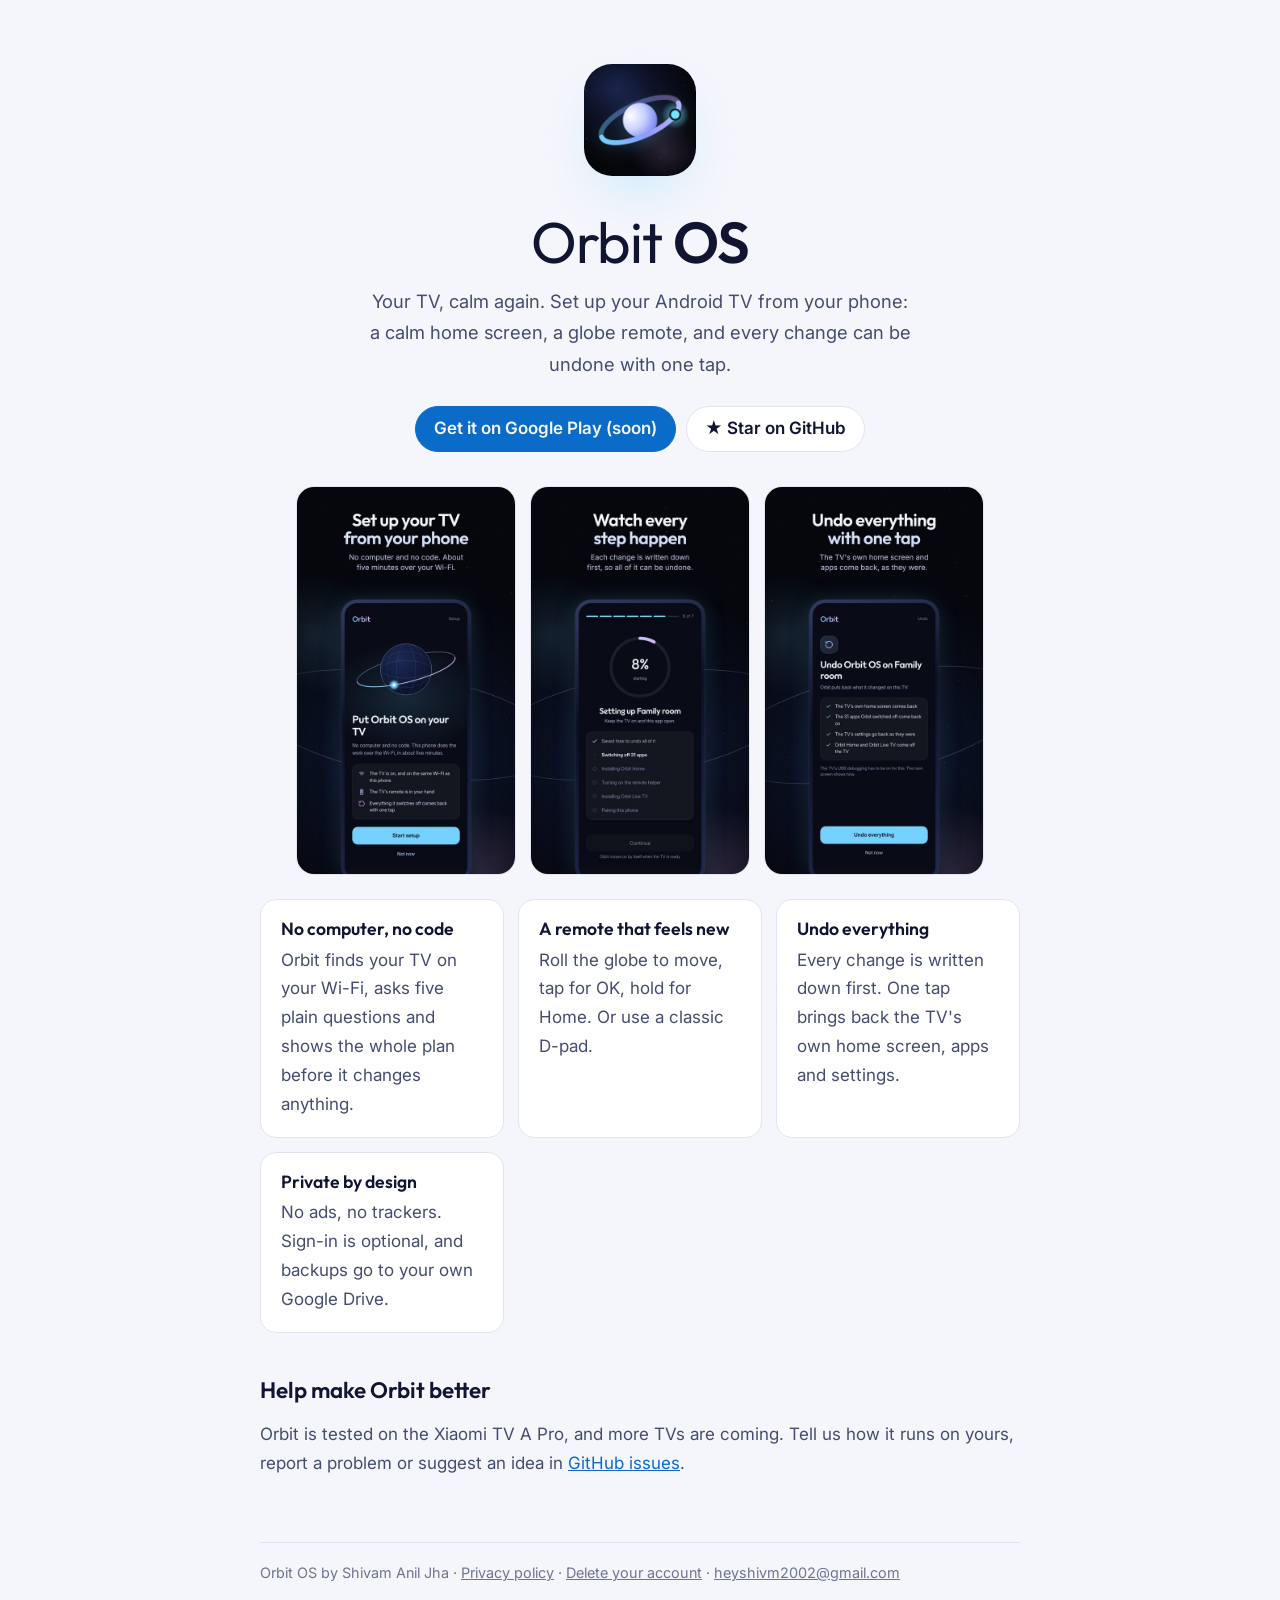
==== index.html @ 3bdabf11 "Orbit OS public site: home, privacy policy and account deletion pages" ====
<!doctype html>
<html lang="en">
<head>
<meta charset="utf-8">
<meta name="viewport" content="width=device-width, initial-scale=1, viewport-fit=cover">
<title>Orbit OS · Your TV, calm again</title>
<meta name="description" content="Orbit OS turns your Android TV into a calm, simple home, and your phone into its remote and its installer. No computer, no code, and every change can be undone.">
<meta property="og:title" content="Orbit OS · Your TV, calm again">
<meta property="og:description" content="Set up your Android TV from your phone. A calm home screen, a globe remote and one-tap undo.">
<meta property="og:image" content="https://shivamj56.github.io/orbit-os-site/assets/social-card.jpg">
<meta name="twitter:card" content="summary_large_image">
<link rel="icon" href="assets/favicon-32.png">
<link rel="apple-touch-icon" href="assets/icon-180.png">
<link rel="preconnect" href="https://fonts.googleapis.com">
<link rel="preconnect" href="https://fonts.gstatic.com" crossorigin>
<link rel="stylesheet" href="https://fonts.googleapis.com/css2?family=Inter:wght@400;600&family=Outfit:wght@400;600&display=swap">
<link rel="stylesheet" href="style.css">
<style>
  .hero { text-align: center; padding-top: 28px; }
  .hero img.icon { width: 112px; height: 112px; border-radius: 28px; box-shadow: 0 24px 60px -20px rgba(116, 209, 255, 0.45); }
  .hero h1 { margin-top: 22px; font-size: clamp(2.4rem, 7vw, 3.6rem); }
  .hero h1 span { font-weight: 400; }
  .hero .lead { font-size: 1.15rem; max-width: 34rem; margin: 10px auto 0; }
  .hero .links { justify-content: center; }
  .shots { display: flex; gap: 14px; justify-content: center; margin: 34px 0 10px; overflow-x: auto; padding-bottom: 6px; }
  .shots img { width: min(31%, 220px); min-width: 150px; height: auto; border-radius: 18px; border: 1px solid var(--line); }
  .grid { display: grid; grid-template-columns: repeat(auto-fit, minmax(210px, 1fr)); gap: 14px; margin-top: 18px; }
  .grid .card { margin: 0; }
  .grid h3 { margin-top: 0; }
  .grid p { margin: 6px 0 0; }
</style>
</head>
<body>
<div class="wrap">
  <section class="hero">
    <img class="icon" src="assets/icon-512.png" alt="Orbit OS icon: a planet with a tilted ring and a small satellite">
    <h1><span>Orbit</span> OS</h1>
    <p class="lead">Your TV, calm again. Set up your Android TV from your phone: a calm home screen, a globe remote, and every change can be undone with one tap.</p>
    <div class="links">
      <a class="btn primary" href="https://play.google.com/store/apps/details?id=dev.shiv.orbit">Get it on Google Play (soon)</a>
      <a class="btn" href="https://github.com/shivamj56/orbit-os-site">★ Star on GitHub</a>
    </div>
  </section>

  <div class="shots">
    <img src="assets/phone-02-welcome.jpg" alt="Orbit on a phone: Set up your TV from your phone">
    <img src="assets/phone-05-installing.jpg" alt="Orbit on a phone: Watch every step happen">
    <img src="assets/phone-07-undo-confirm.jpg" alt="Orbit on a phone: Undo everything with one tap">
  </div>

  <div class="grid">
    <div class="card"><h3>No computer, no code</h3><p>Orbit finds your TV on your Wi-Fi, asks five plain questions and shows the whole plan before it changes anything.</p></div>
    <div class="card"><h3>A remote that feels new</h3><p>Roll the globe to move, tap for OK, hold for Home. Or use a classic D-pad.</p></div>
    <div class="card"><h3>Undo everything</h3><p>Every change is written down first. One tap brings back the TV's own home screen, apps and settings.</p></div>
    <div class="card"><h3>Private by design</h3><p>No ads, no trackers. Sign-in is optional, and backups go to your own Google Drive.</p></div>
  </div>

  <h2>Help make Orbit better</h2>
  <p>Orbit is tested on the Xiaomi TV A Pro, and more TVs are coming. Tell us how it runs on yours, report a problem or suggest an idea in <a href="https://github.com/shivamj56/orbit-os-site/issues">GitHub issues</a>.</p>

  <footer>Orbit OS by Shivam Anil Jha · <a href="privacy.html">Privacy policy</a> · <a href="delete-account.html">Delete your account</a> · <a href="mailto:heyshivm2002@gmail.com">heyshivm2002@gmail.com</a></footer>
</div>
</body>
</html>
---- style.css ----
/* Orbit OS public pages: the app's night palette, with a daylight version for readers who prefer it. */
:root {
  --bg: #f5f6fb;
  --surface: #ffffff;
  --ink: #111532;
  --soft: #454c70;
  --faint: #6e7493;
  --line: #e1e4ef;
  --accent: #0b6bc8;
  --accent-soft: #e5f0fb;
  --warn-soft: #fff3df;
  --warn: #8a5300;
}
@media (prefers-color-scheme: dark) {
  :root {
    --bg: #05070d;
    --surface: #0d1222;
    --ink: #eef1ff;
    --soft: #b3bbda;
    --faint: #848cad;
    --line: #1d2440;
    --accent: #74d1ff;
    --accent-soft: #0f2338;
    --warn-soft: #2b2110;
    --warn: #ffc46b;
    color-scheme: dark;
  }
}
* { box-sizing: border-box; }
html { -webkit-text-size-adjust: 100%; }
body {
  margin: 0;
  background: var(--bg);
  color: var(--ink);
  font: 400 17px/1.7 "Inter", system-ui, -apple-system, "Segoe UI", sans-serif;
  padding-left: max(18px, env(safe-area-inset-left));
  padding-right: max(18px, env(safe-area-inset-right));
}
.wrap { max-width: 760px; margin: 0 auto; padding: 36px 0 80px; }
header.top { display: flex; align-items: center; gap: 12px; }
header.top a { display: flex; align-items: center; gap: 12px; color: inherit; text-decoration: none; }
header.top img { width: 40px; height: 40px; border-radius: 11px; }
.brand { font: 400 1.35rem/1 "Outfit", system-ui, sans-serif; letter-spacing: -0.01em; }
.brand b { font-weight: 600; }
h1, h2, h3 { font-family: "Outfit", system-ui, sans-serif; line-height: 1.2; text-wrap: balance; }
h1 { font-size: clamp(2rem, 5vw, 2.7rem); font-weight: 600; letter-spacing: -0.015em; margin: 40px 0 8px; }
h2 { font-size: 1.4rem; font-weight: 600; margin: 44px 0 6px; }
h3 { font-size: 1.1rem; font-weight: 600; margin: 26px 0 4px; }
p, li { color: var(--soft); }
strong { color: var(--ink); font-weight: 600; }
a { color: var(--accent); }
.meta { color: var(--faint); font-size: 0.92rem; }
.card { background: var(--surface); border: 1px solid var(--line); border-radius: 16px; padding: 18px 20px; margin: 18px 0; }
.note { background: var(--accent-soft); border-radius: 14px; padding: 14px 18px; margin: 18px 0; }
.note p { margin: 0; color: var(--ink); }
ol li, ul li { margin: 0.35em 0; }
table { width: 100%; border-collapse: collapse; font-size: 0.95rem; }
th, td { text-align: left; vertical-align: top; padding: 10px 8px; border-bottom: 1px solid var(--line); }
th { color: var(--ink); font-weight: 600; }
.table { overflow-x: auto; }
code { font-family: ui-monospace, "SF Mono", Menlo, monospace; font-size: 0.88em; background: var(--accent-soft); padding: 0.05em 0.35em; border-radius: 6px; }
.links { display: flex; flex-wrap: wrap; gap: 10px; margin: 26px 0; }
.btn { display: inline-flex; align-items: center; gap: 8px; min-height: 46px; padding: 0 18px; border-radius: 999px; font-weight: 600; text-decoration: none; border: 1px solid var(--line); color: var(--ink); background: var(--surface); }
.btn.primary { background: var(--accent); border-color: var(--accent); color: var(--bg); }
footer { margin-top: 64px; padding-top: 18px; border-top: 1px solid var(--line); color: var(--faint); font-size: 0.9rem; }
footer a { color: var(--faint); }
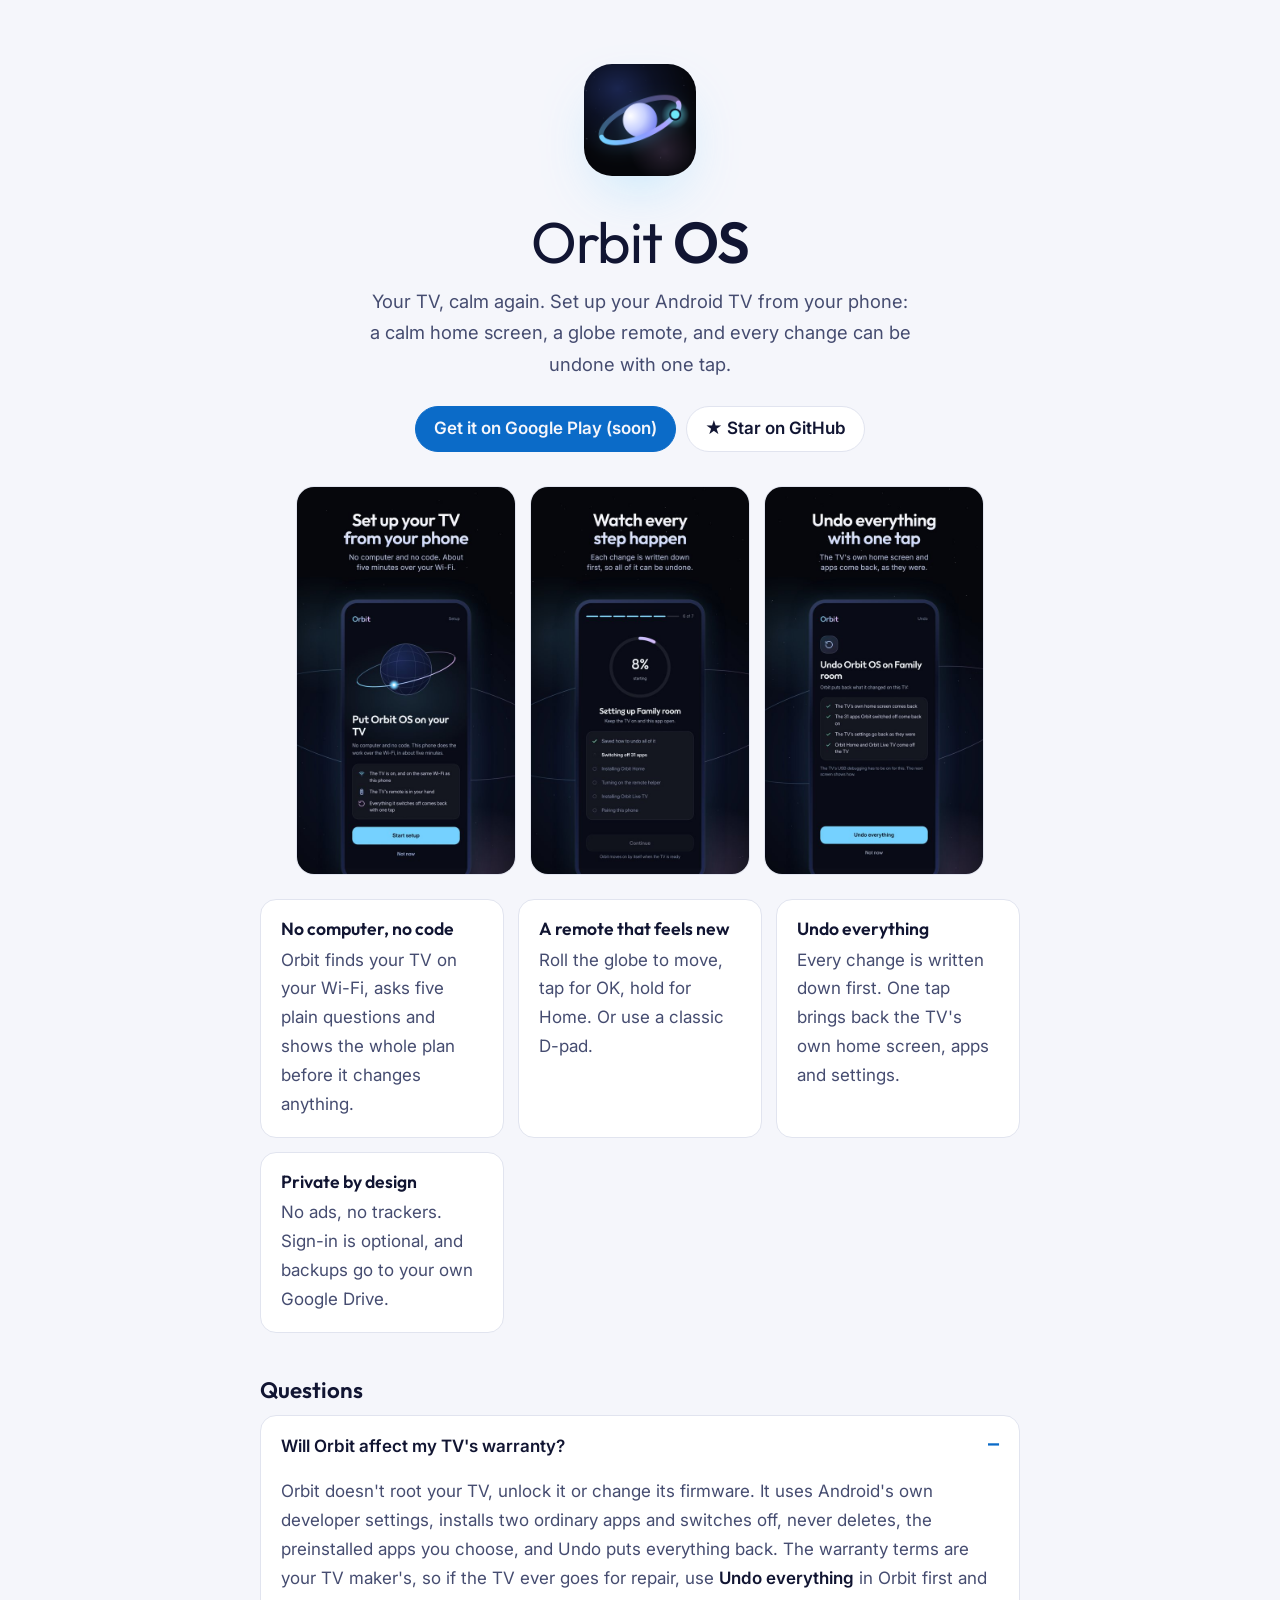
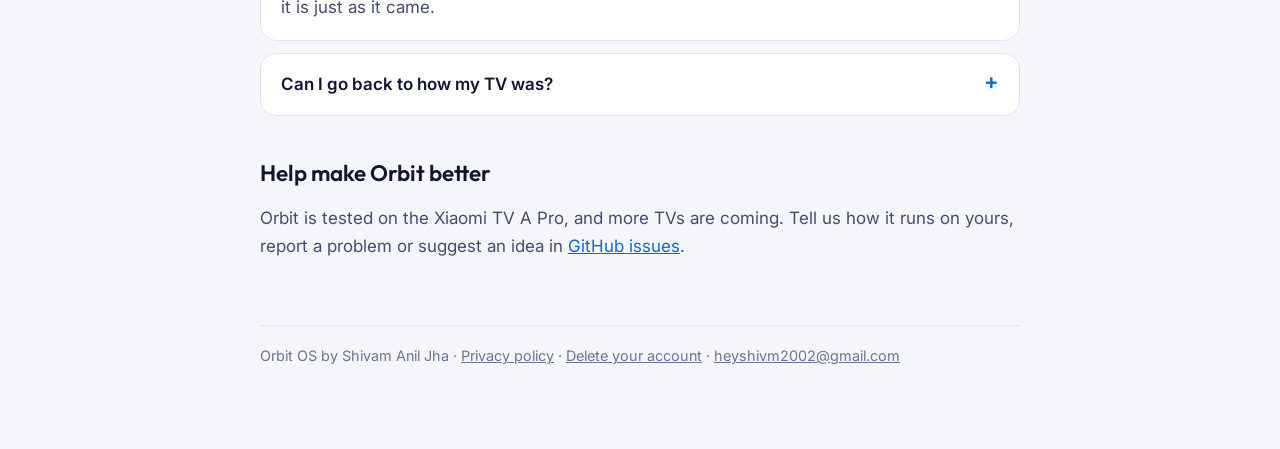
==== commit b7135759: "Home: a Questions section, starting with the TV warranty" ====
--- a/index.html
+++ b/index.html
@@ -28,6 +28,12 @@
   .grid .card { margin: 0; }
   .grid h3 { margin-top: 0; }
   .grid p { margin: 6px 0 0; }
+  .qa { padding: 0; margin: 12px 0; }
+  .qa summary { cursor: pointer; padding: 16px 20px; font-weight: 600; color: var(--ink); list-style: none; display: flex; justify-content: space-between; gap: 16px; }
+  .qa summary::-webkit-details-marker { display: none; }
+  .qa summary::after { content: "+"; color: var(--accent); font-size: 1.3em; line-height: 1; }
+  .qa[open] summary::after { content: "–"; }
+  .qa p { margin: 0; padding: 0 20px 18px; }
 </style>
 </head>
 <body>
@@ -55,6 +61,16 @@
     <div class="card"><h3>Private by design</h3><p>No ads, no trackers. Sign-in is optional, and backups go to your own Google Drive.</p></div>
   </div>
 
+  <h2>Questions</h2>
+  <details class="card qa" open>
+    <summary>Will Orbit affect my TV's warranty?</summary>
+    <p>Orbit doesn't root your TV, unlock it or change its firmware. It uses Android's own developer settings, installs two ordinary apps and switches off, never deletes, the preinstalled apps you choose, and Undo puts everything back. The warranty terms are your TV maker's, so if the TV ever goes for repair, use <strong>Undo everything</strong> in Orbit first and it is just as it came.</p>
+  </details>
+  <details class="card qa">
+    <summary>Can I go back to how my TV was?</summary>
+    <p>Yes. In Orbit, open Settings › This TV › Undo Orbit OS on this TV. Every app comes back on and the TV's own home screen returns.</p>
+  </details>
+
   <h2>Help make Orbit better</h2>
   <p>Orbit is tested on the Xiaomi TV A Pro, and more TVs are coming. Tell us how it runs on yours, report a problem or suggest an idea in <a href="https://github.com/shivamj56/orbit-os-site/issues">GitHub issues</a>.</p>
 
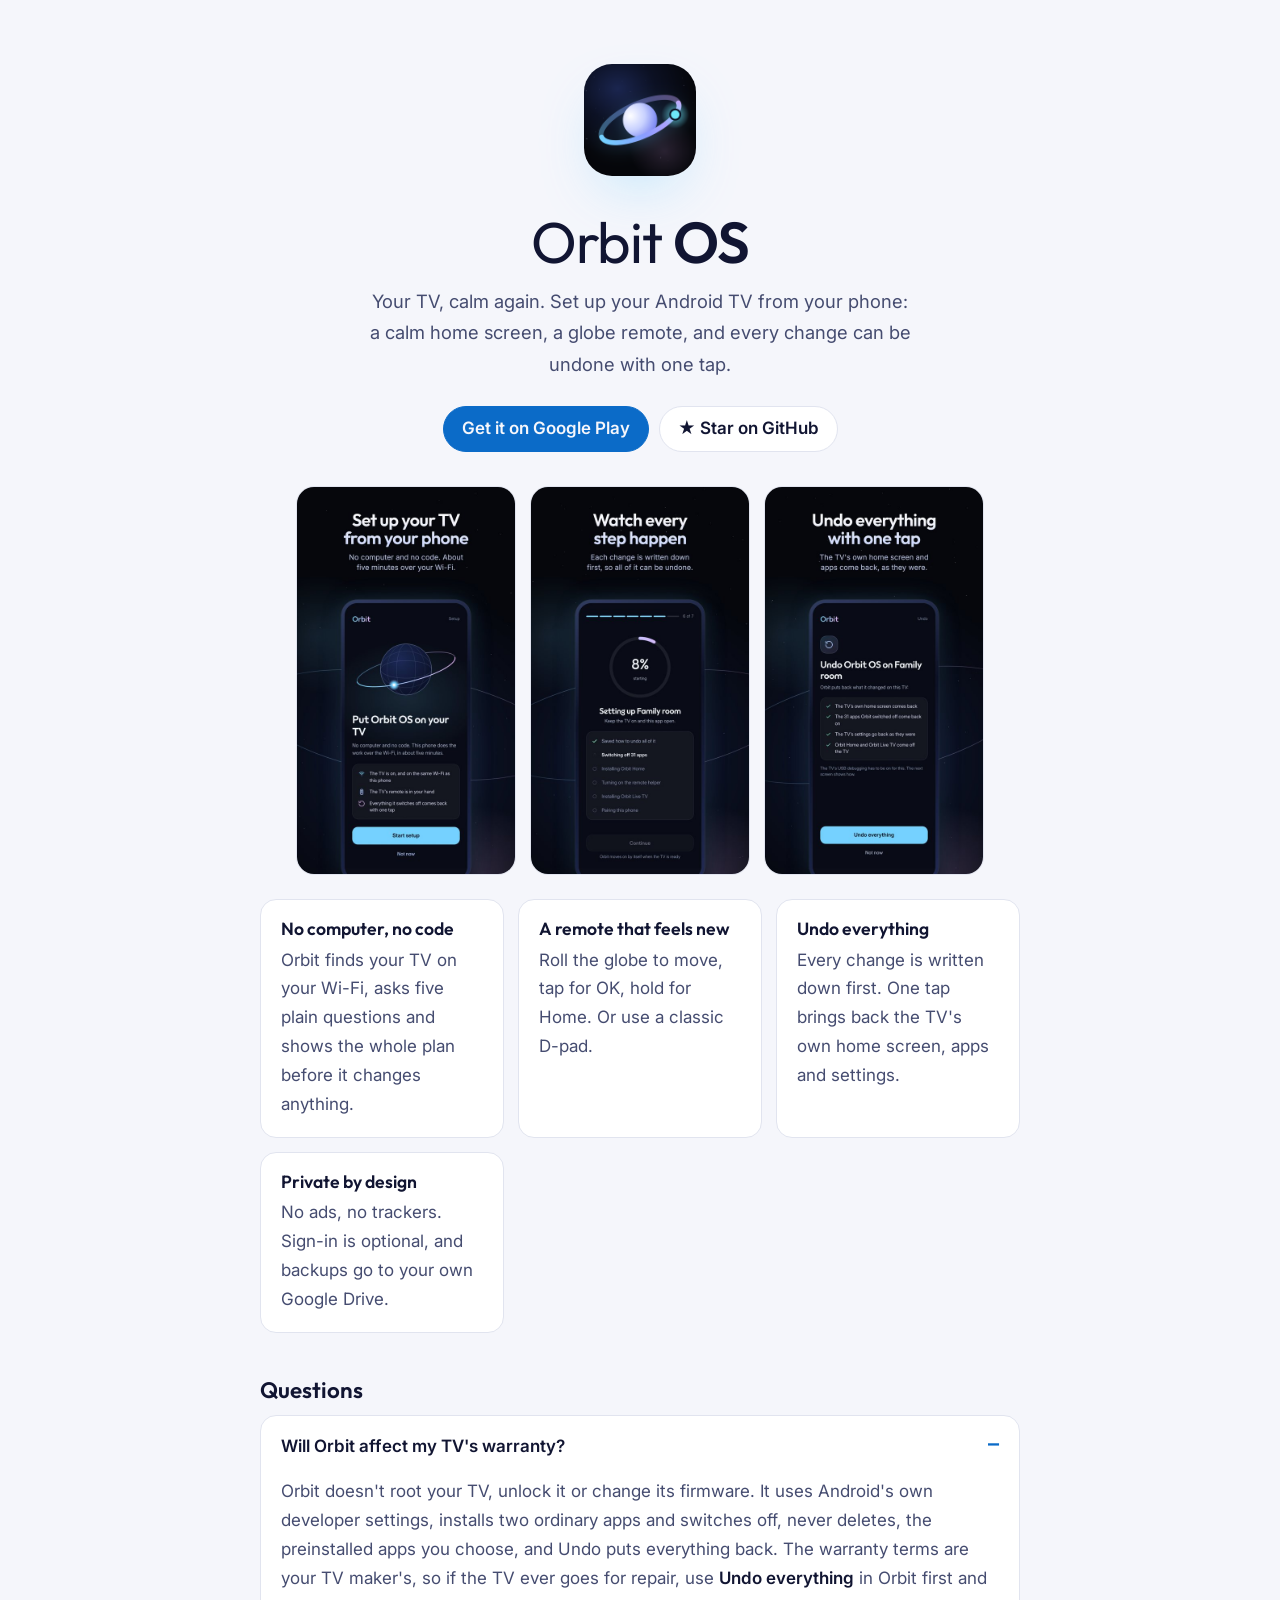
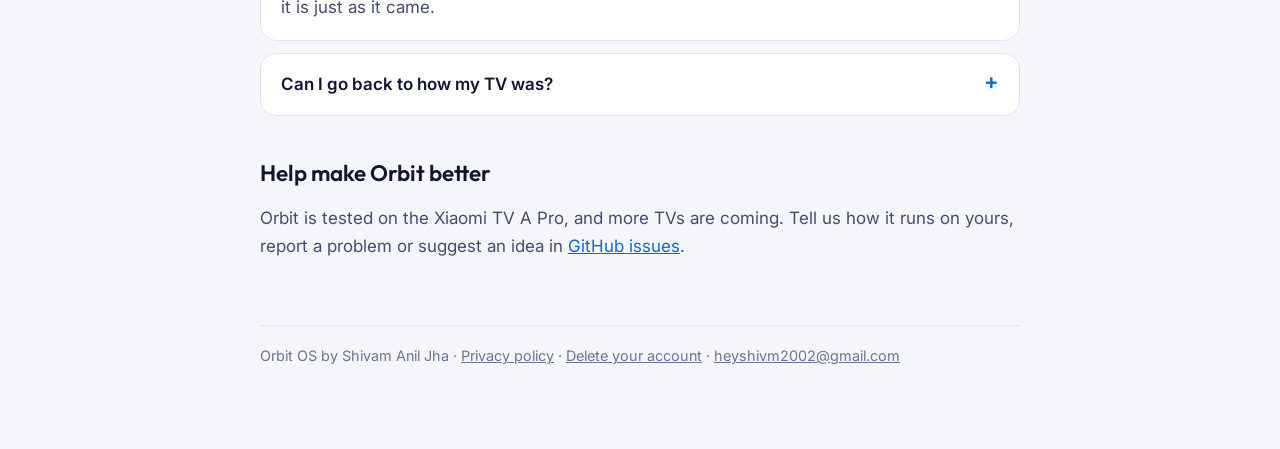
==== commit ac382cbe: "Home: Orbit is on Google Play now" ====
--- a/index.html
+++ b/index.html
@@ -43,7 +43,7 @@
     <h1><span>Orbit</span> OS</h1>
     <p class="lead">Your TV, calm again. Set up your Android TV from your phone: a calm home screen, a globe remote, and every change can be undone with one tap.</p>
     <div class="links">
-      <a class="btn primary" href="https://play.google.com/store/apps/details?id=dev.shiv.orbit">Get it on Google Play (soon)</a>
+      <a class="btn primary" href="https://play.google.com/store/apps/details?id=dev.shiv.orbit">Get it on Google Play</a>
       <a class="btn" href="https://github.com/shivamj56/orbit-os-site">★ Star on GitHub</a>
     </div>
   </section>
